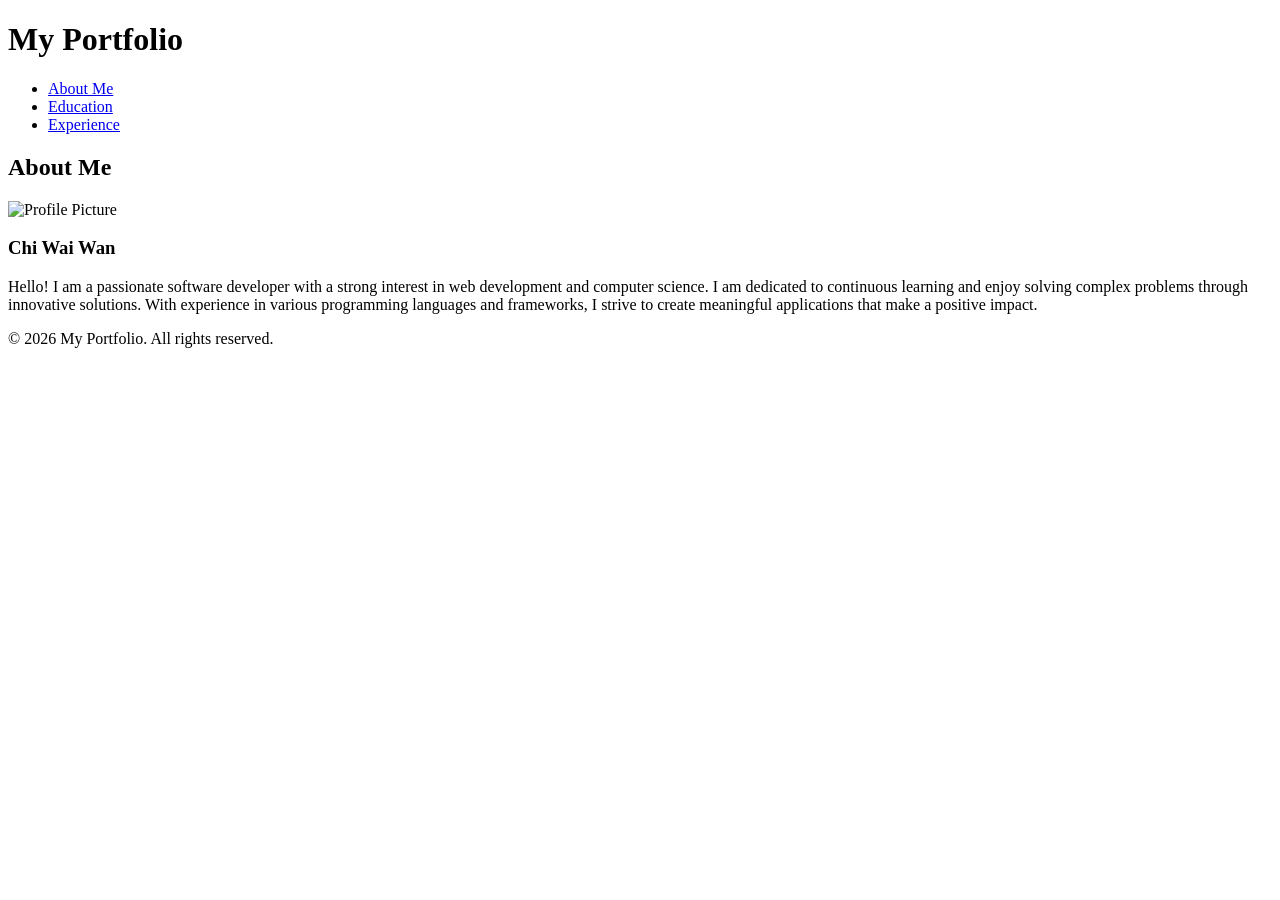
==== website/index.html @ 2815e580 "Rejig files" ====
<!DOCTYPE html>
<html>
    <head>
        <title>Portfolio - About Me</title>
    </head>
    <body>
        <header>
            <h1>My Portfolio</h1>
            <nav>
                <ul>
                    <li><a href="index.html">About Me</a></li>
                    <li><a href="education.html">Education</a></li>
                    <li><a href="experience.html">Experience</a></li>
                </ul>
            </nav>
        </header>

        <main>
            <section>
                <h2>About Me</h2>
                <img src="images/white-monkey-confused.gif" alt="Profile Picture">
                <h3>Chi Wai Wan</h3>
                <p>Hello! I am a passionate software developer with a strong interest in web development and computer science. I am dedicated to continuous learning and enjoy solving complex problems through innovative solutions. With experience in various programming languages and frameworks, I strive to create meaningful applications that make a positive impact.</p>
            </section>
        </main>

        <footer>
            <p>&copy; 2026 My Portfolio. All rights reserved.</p>
        </footer>
    </body>
</html>
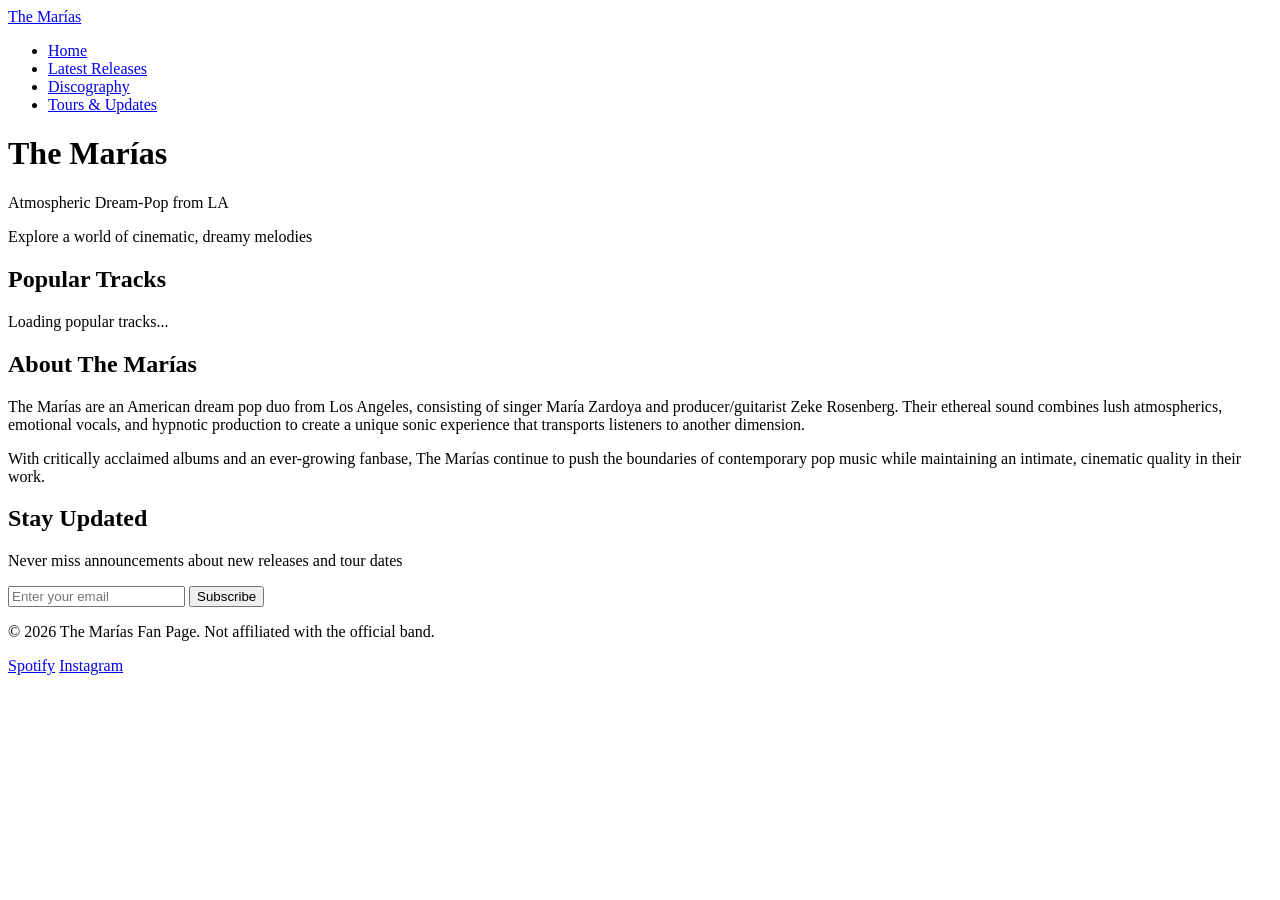
==== commit 66bb8135: "Started chipping away at assignment" ====
--- a/website/index.html
+++ b/website/index.html
@@ -1,31 +1,82 @@
 <!DOCTYPE html>
-<html>
-    <head>
-        <title>Portfolio - About Me</title>
-    </head>
-    <body>
-        <header>
-            <h1>My Portfolio</h1>
-            <nav>
-                <ul>
-                    <li><a href="index.html">About Me</a></li>
-                    <li><a href="education.html">Education</a></li>
-                    <li><a href="experience.html">Experience</a></li>
-                </ul>
-            </nav>
-        </header>
+<html lang="en">
+<head>
+    <meta charset="UTF-8">
+    <meta name="viewport" content="width=device-width, initial-scale=1.0">
+    <title>The Marías - Fan Page</title>
+    <link rel="stylesheet" href="style.css">
+</head>
+<body>
+    <!-- Navigation Bar -->
+    <nav class="navbar">
+        <div class="nav-container">
+            <a href="index.html" class="nav-logo">The Marías</a>
+            <ul class="nav-menu">
+                <li class="nav-item"><a href="index.html" class="nav-link active">Home</a></li>
+                <li class="nav-item"><a href="latest-releases.html" class="nav-link">Latest Releases</a></li>
+                <li class="nav-item"><a href="discography.html" class="nav-link">Discography</a></li>
+                <li class="nav-item"><a href="upcoming-tours.html" class="nav-link">Tours & Updates</a></li>
+            </ul>
+        </div>
+    </nav>
 
-        <main>
-            <section>
-                <h2>About Me</h2>
-                <img src="images/white-monkey-confused.gif" alt="Profile Picture">
-                <h3>Chi Wai Wan</h3>
-                <p>Hello! I am a passionate software developer with a strong interest in web development and computer science. I am dedicated to continuous learning and enjoy solving complex problems through innovative solutions. With experience in various programming languages and frameworks, I strive to create meaningful applications that make a positive impact.</p>
-            </section>
-        </main>
+    <!-- Hero Section -->
+    <header class="hero">
+        <div class="hero-content">
+            <h1>The Marías</h1>
+            <p>Atmospheric Dream-Pop from LA</p>
+            <p class="hero-subtitle">Explore a world of cinematic, dreamy melodies</p>
+        </div>
+    </header>
 
-        <footer>
-            <p>&copy; 2026 My Portfolio. All rights reserved.</p>
-        </footer>
-    </body>
+    <!-- Main Content -->
+    <main>
+        <!-- Popular Songs Section -->
+        <section class="popular-songs">
+            <div class="container">
+                <h2>Popular Tracks</h2>
+                <div id="spotify-tracks" class="tracks-grid">
+                    <!-- Spotify tracks will be loaded here -->
+                    <div class="loading">Loading popular tracks...</div>
+                </div>
+            </div>
+        </section>
+
+        <!-- About Section -->
+        <section class="about">
+            <div class="container">
+                <h2>About The Marías</h2>
+                <p>The Marías are an American dream pop duo from Los Angeles, consisting of singer María Zardoya and producer/guitarist Zeke Rosenberg. Their ethereal sound combines lush atmospherics, emotional vocals, and hypnotic production to create a unique sonic experience that transports listeners to another dimension.</p>
+                <p>With critically acclaimed albums and an ever-growing fanbase, The Marías continue to push the boundaries of contemporary pop music while maintaining an intimate, cinematic quality in their work.</p>
+            </div>
+        </section>
+
+        <!-- Newsletter Section -->
+        <section class="newsletter">
+            <div class="container">
+                <h2>Stay Updated</h2>
+                <p>Never miss announcements about new releases and tour dates</p>
+                <form class="newsletter-form" id="newsletterForm">
+                    <input type="email" placeholder="Enter your email" required>
+                    <button type="submit">Subscribe</button>
+                </form>
+                <div id="formMessage" class="form-message"></div>
+            </div>
+        </section>
+    </main>
+
+    <!-- Footer -->
+    <footer class="footer">
+        <div class="footer-content">
+            <p>&copy; 2026 The Marías Fan Page. Not affiliated with the official band.</p>
+            <div class="social-links">
+                <a href="https://open.spotify.com/artist/2sSGPbdZJkaSE2AbcGOACx" target="_blank">Spotify</a>
+                <a href="https://www.instagram.com/themarias/?hl=en" target="_blank">Instagram</a>
+            </div>
+        </div>
+    </footer>
+
+    <script src="spotify.js"></script>
+    <script src="form-handler.js"></script>
+</body>
 </html>
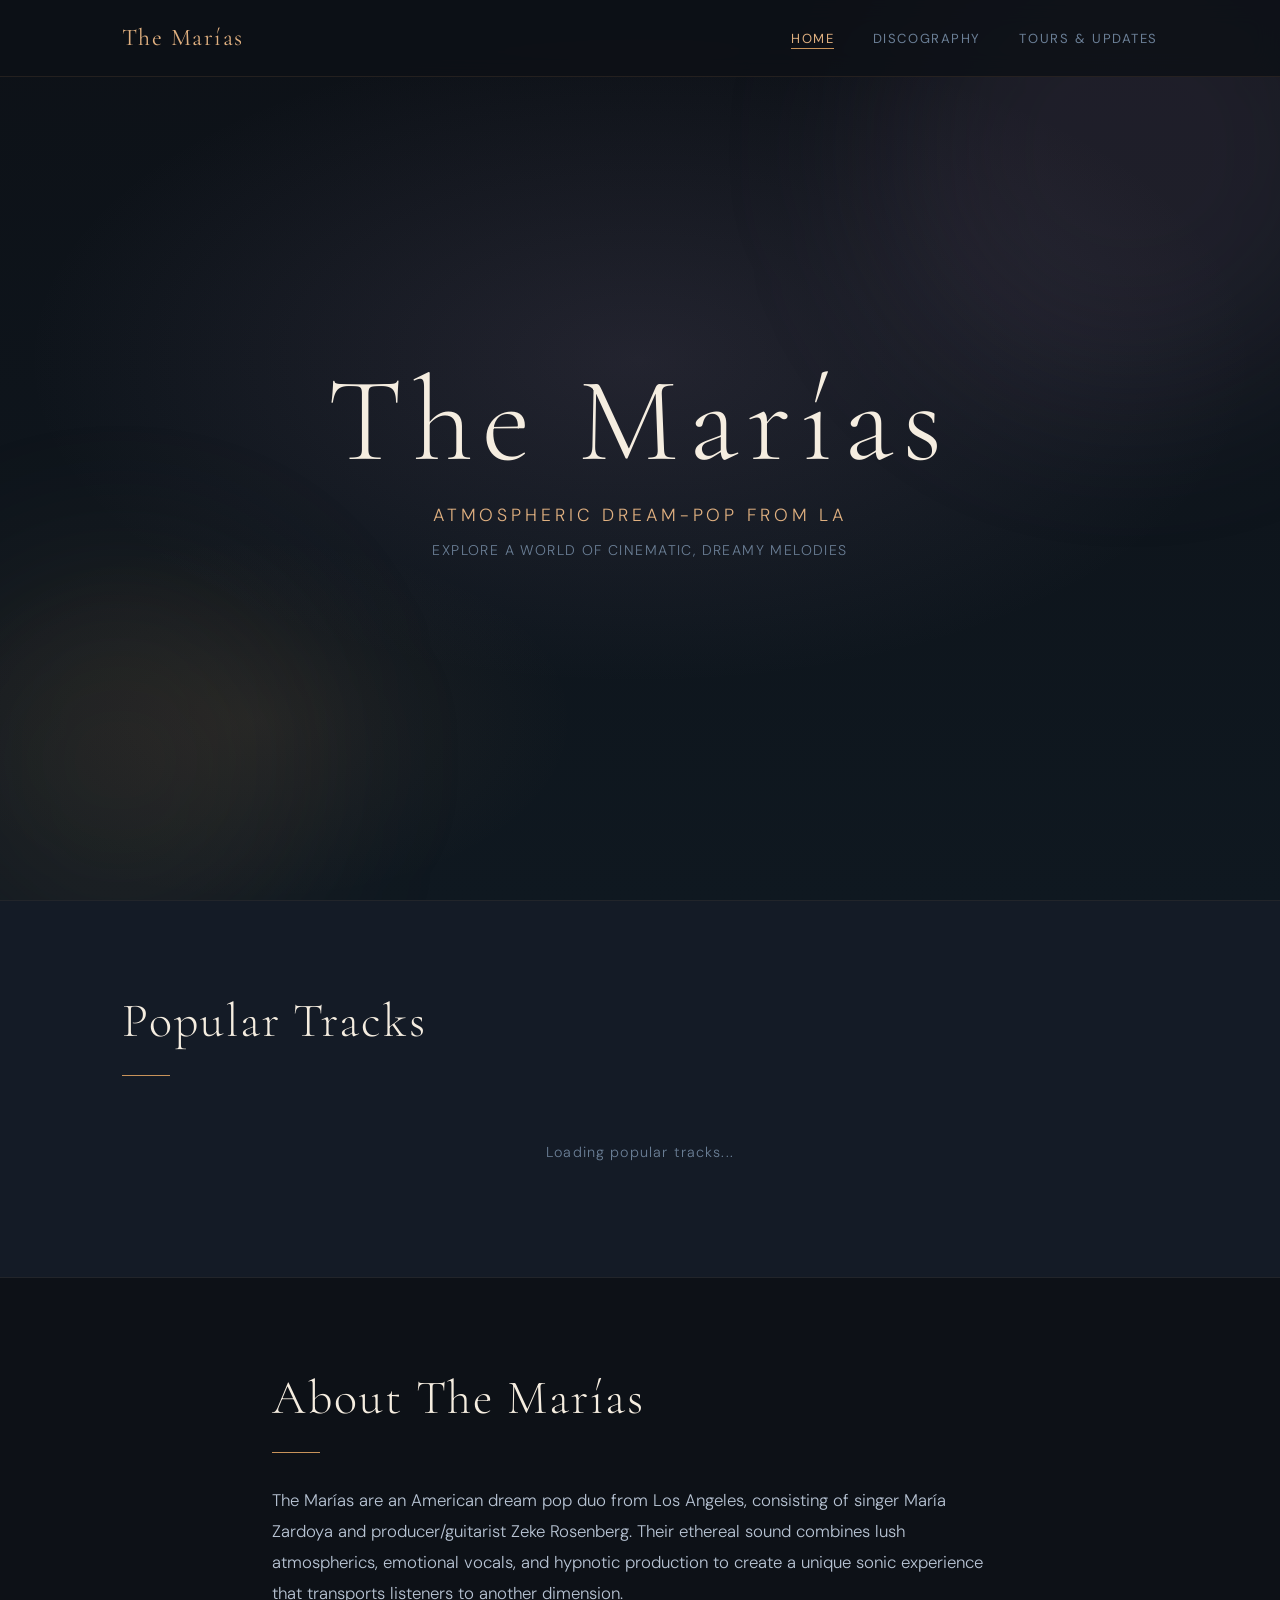
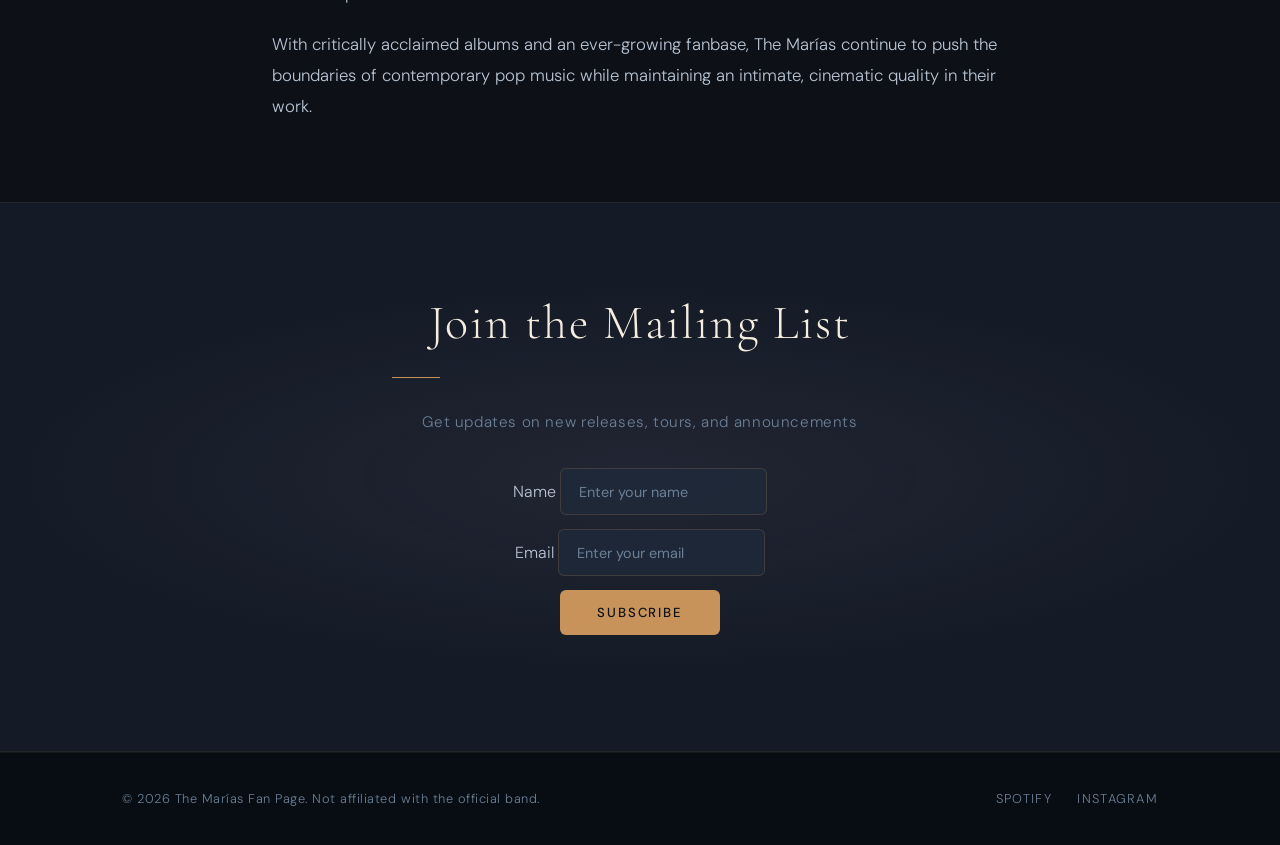
==== commit 73a9a633: "Template of main pages done" ====
--- a/website/index.html
+++ b/website/index.html
@@ -13,7 +13,6 @@
             <a href="index.html" class="nav-logo">The Marías</a>
             <ul class="nav-menu">
                 <li class="nav-item"><a href="index.html" class="nav-link active">Home</a></li>
-                <li class="nav-item"><a href="latest-releases.html" class="nav-link">Latest Releases</a></li>
                 <li class="nav-item"><a href="discography.html" class="nav-link">Discography</a></li>
                 <li class="nav-item"><a href="upcoming-tours.html" class="nav-link">Tours & Updates</a></li>
             </ul>
@@ -52,18 +51,48 @@
         </section>
 
         <!-- Newsletter Section -->
-        <section class="newsletter">
-            <div class="container">
-                <h2>Stay Updated</h2>
-                <p>Never miss announcements about new releases and tour dates</p>
-                <form class="newsletter-form" id="newsletterForm">
-                    <input type="email" placeholder="Enter your email" required>
-                    <button type="submit">Subscribe</button>
-                </form>
-                <div id="formMessage" class="form-message"></div>
+        <section class="newsletter" id="mailing-list">
+    <div class="container">
+
+        <h2>Join the Mailing List</h2>
+        <p>Get updates on new releases, tours, and announcements</p>
+
+        <form class="newsletter-form" id="newsletterForm">
+
+            <!-- NAME FIELD (required for coursework) -->
+            <div class="form-group">
+                <label for="name">Name</label>
+                <input 
+                    type="text" 
+                    id="name" 
+                    name="name" 
+                    placeholder="Enter your name" 
+                    required
+                >
             </div>
-        </section>
-    </main>
+
+            <!-- EMAIL FIELD -->
+            <div class="form-group">
+                <label for="email">Email</label>
+                <input 
+                    type="email" 
+                    id="email" 
+                    name="email" 
+                    placeholder="Enter your email" 
+                    required
+                >
+            </div>
+
+            <!-- SUBMIT BUTTON -->
+            <button type="submit" id="submitBtn">Subscribe</button>
+
+        </form>
+
+        <!-- MESSAGE AREA (for JS feedback) -->
+        <div id="formMessage" class="form-message"></div>
+
+    </div>
+</section>
 
     <!-- Footer -->
     <footer class="footer">
--- a/website/style.css
+++ b/website/style.css
@@ -0,0 +1,687 @@
+/* =========================================================
+   The Marías Fan Page — style.css
+   Aesthetic: Cinematic dream-pop · Deep navy · Warm amber
+   ========================================================= */
+
+@import url('https://fonts.googleapis.com/css2?family=Cormorant+Garamond:ital,wght@0,300;0,400;0,600;1,300;1,400&family=DM+Sans:wght@300;400;500&display=swap');
+
+/* ---------------------------------------------------------
+   CSS Variables
+--------------------------------------------------------- */
+:root {
+    --navy:        #0d1117;
+    --navy-mid:    #141b26;
+    --navy-light:  #1e2a3a;
+    --amber:       #c8935a;
+    --amber-light: #e0b080;
+    --cream:       #f5ede0;
+    --cream-dim:   #d9c9b5;
+    --mauve:       #9b7fa6;
+    --mauve-light: #c3a8cc;
+    --text-body:   #b8c4d4;
+    --text-muted:  #6b7f96;
+
+    --font-display: 'Cormorant Garamond', Georgia, serif;
+    --font-body:    'DM Sans', sans-serif;
+
+    --transition: 0.3s ease;
+    --radius:     6px;
+    --max-width:  1100px;
+}
+
+/* ---------------------------------------------------------
+   Reset & Base
+--------------------------------------------------------- */
+*, *::before, *::after {
+    box-sizing: border-box;
+    margin: 0;
+    padding: 0;
+}
+
+html {
+    scroll-behavior: smooth;
+}
+
+body {
+    background-color: var(--navy);
+    color: var(--text-body);
+    font-family: var(--font-body);
+    font-weight: 300;
+    font-size: 1rem;
+    line-height: 1.7;
+    background-image: url("data:image/svg+xml,%3Csvg xmlns='http://www.w3.org/2000/svg' width='300' height='300'%3E%3Cfilter id='n'%3E%3CfeTurbulence type='fractalNoise' baseFrequency='0.75' numOctaves='4' stitchTiles='stitch'/%3E%3CfeColorMatrix type='saturate' values='0'/%3E%3C/filter%3E%3Crect width='300' height='300' filter='url(%23n)' opacity='0.04'/%3E%3C/svg%3E");
+}
+
+img {
+    max-width: 100%;
+    display: block;
+}
+
+a {
+    color: inherit;
+    text-decoration: none;
+}
+
+ul {
+    list-style: none;
+}
+
+/* ---------------------------------------------------------
+   Utility
+--------------------------------------------------------- */
+.container {
+    max-width: var(--max-width);
+    margin: 0 auto;
+    padding: 0 2rem;
+}
+
+/* ---------------------------------------------------------
+   Navigation
+--------------------------------------------------------- */
+nav.navbar {
+    position: fixed;
+    top: 0;
+    left: 0;
+    right: 0;
+    z-index: 100;
+    background: rgba(13, 17, 23, 0.85);
+    backdrop-filter: blur(12px);
+    -webkit-backdrop-filter: blur(12px);
+    border-bottom: 1px solid rgba(200, 147, 90, 0.12);
+    padding: 1.1rem 0;
+    transition: background var(--transition);
+}
+
+.nav-container {
+    max-width: var(--max-width);
+    margin: 0 auto;
+    padding: 0 2rem;
+    display: flex;
+    align-items: center;
+    justify-content: space-between;
+}
+
+.nav-logo {
+    font-family: var(--font-display);
+    font-size: 1.5rem;
+    font-weight: 400;
+    letter-spacing: 0.06em;
+    color: var(--amber-light);
+    transition: color var(--transition);
+}
+
+.nav-logo:hover {
+    color: var(--cream);
+}
+
+.nav-menu {
+    display: flex;
+    gap: 2.4rem;
+    align-items: center;
+}
+
+.nav-item {
+    list-style: none;
+}
+
+.nav-link {
+    font-size: 0.82rem;
+    font-weight: 400;
+    letter-spacing: 0.12em;
+    text-transform: uppercase;
+    color: var(--text-muted);
+    transition: color var(--transition);
+    position: relative;
+    padding-bottom: 2px;
+}
+
+.nav-link::after {
+    content: '';
+    position: absolute;
+    bottom: 0;
+    left: 0;
+    width: 0;
+    height: 1px;
+    background: var(--amber);
+    transition: width var(--transition);
+}
+
+.nav-link:hover,
+.nav-link.active {
+    color: var(--amber-light);
+}
+
+.nav-link:hover::after,
+.nav-link.active::after {
+    width: 100%;
+}
+
+/* ---------------------------------------------------------
+   Hero Header
+--------------------------------------------------------- */
+header.hero {
+    position: relative;
+    min-height: 100vh;
+    display: flex;
+    align-items: center;
+    justify-content: center;
+    text-align: center;
+    overflow: hidden;
+    padding: 6rem 2rem 4rem;
+    background:
+        radial-gradient(ellipse 80% 60% at 50% 40%, rgba(155, 127, 166, 0.15) 0%, transparent 60%),
+        radial-gradient(ellipse 50% 40% at 20% 80%, rgba(200, 147, 90, 0.08) 0%, transparent 50%),
+        linear-gradient(180deg, var(--navy) 0%, #0f1820 100%);
+}
+
+header.hero::before,
+header.hero::after {
+    content: '';
+    position: absolute;
+    border-radius: 50%;
+    filter: blur(80px);
+    pointer-events: none;
+    animation: float 8s ease-in-out infinite alternate;
+}
+
+header.hero::before {
+    width: 500px;
+    height: 500px;
+    background: rgba(155, 127, 166, 0.12);
+    top: -100px;
+    right: -100px;
+}
+
+header.hero::after {
+    width: 400px;
+    height: 400px;
+    background: rgba(200, 147, 90, 0.08);
+    bottom: -60px;
+    left: -80px;
+    animation-delay: -4s;
+}
+
+@keyframes float {
+    0%   { transform: translate(0, 0) scale(1); }
+    100% { transform: translate(30px, -40px) scale(1.05); }
+}
+
+.hero-content {
+    position: relative;
+    z-index: 1;
+    animation: fadeUp 1.2s ease both;
+}
+
+.hero-content h1 {
+    font-family: var(--font-display);
+    font-size: clamp(3.5rem, 10vw, 7.5rem);
+    font-weight: 300;
+    letter-spacing: 0.08em;
+    color: var(--cream);
+    line-height: 1;
+    margin-bottom: 1.2rem;
+}
+
+.hero-content p {
+    font-size: clamp(0.9rem, 2vw, 1.1rem);
+    font-weight: 300;
+    letter-spacing: 0.22em;
+    text-transform: uppercase;
+    color: var(--amber-light);
+    margin-bottom: 0.5rem;
+}
+
+.hero-subtitle {
+    color: var(--text-muted) !important;
+    font-size: 0.88rem !important;
+    letter-spacing: 0.1em !important;
+}
+
+@keyframes fadeUp {
+    from { opacity: 0; transform: translateY(30px); }
+    to   { opacity: 1; transform: translateY(0); }
+}
+
+/* ---------------------------------------------------------
+   Sections — shared
+--------------------------------------------------------- */
+section {
+    padding: 5rem 0;
+}
+
+section h2 {
+    font-family: var(--font-display);
+    font-size: clamp(2rem, 5vw, 3rem);
+    font-weight: 300;
+    color: var(--cream);
+    letter-spacing: 0.04em;
+    margin-bottom: 0.5rem;
+}
+
+section h2::after {
+    content: '';
+    display: block;
+    width: 48px;
+    height: 1px;
+    background: var(--amber);
+    margin-top: 0.8rem;
+    margin-bottom: 2rem;
+}
+
+/* ---------------------------------------------------------
+   Popular Tracks
+--------------------------------------------------------- */
+.popular-songs {
+    background: var(--navy-mid);
+    border-top: 1px solid rgba(200, 147, 90, 0.08);
+    border-bottom: 1px solid rgba(200, 147, 90, 0.08);
+}
+
+.tracks-grid {
+    display: grid;
+    grid-template-columns: repeat(auto-fill, minmax(260px, 1fr));
+    gap: 1.4rem;
+}
+
+.track-card {
+    background: var(--navy-light);
+    border: 1px solid rgba(200, 147, 90, 0.1);
+    border-radius: var(--radius);
+    padding: 1.2rem;
+    display: flex;
+    align-items: center;
+    gap: 1rem;
+    transition: border-color var(--transition), transform var(--transition), box-shadow var(--transition);
+    cursor: pointer;
+}
+
+.track-card:hover {
+    border-color: rgba(200, 147, 90, 0.4);
+    transform: translateY(-2px);
+    box-shadow: 0 8px 30px rgba(0, 0, 0, 0.4);
+}
+
+.track-card img {
+    width: 56px;
+    height: 56px;
+    border-radius: 4px;
+    object-fit: cover;
+    flex-shrink: 0;
+}
+
+.track-info {
+    overflow: hidden;
+}
+
+.track-name {
+    font-weight: 500;
+    color: var(--cream);
+    font-size: 0.95rem;
+    white-space: nowrap;
+    overflow: hidden;
+    text-overflow: ellipsis;
+}
+
+.track-album {
+    font-size: 0.82rem;
+    color: var(--text-muted);
+    margin-top: 2px;
+    white-space: nowrap;
+    overflow: hidden;
+    text-overflow: ellipsis;
+}
+
+.loading {
+    color: var(--text-muted);
+    font-size: 0.9rem;
+    letter-spacing: 0.08em;
+    grid-column: 1 / -1;
+    text-align: center;
+    padding: 2rem 0;
+    animation: pulse 2s ease-in-out infinite;
+}
+
+@keyframes pulse {
+    0%, 100% { opacity: 0.5; }
+    50%       { opacity: 1; }
+}
+
+/* ---------------------------------------------------------
+   About section
+--------------------------------------------------------- */
+.about {
+    background: var(--navy);
+}
+
+.about .container {
+    max-width: 800px;
+}
+
+.about p {
+    font-size: 1.05rem;
+    line-height: 1.85;
+    color: var(--text-body);
+    margin-bottom: 1.2rem;
+}
+
+.about p:last-child {
+    margin-bottom: 0;
+}
+
+/* ---------------------------------------------------------
+   Newsletter / Mailing List
+--------------------------------------------------------- */
+.newsletter {
+    background:
+        radial-gradient(ellipse 70% 50% at 50% 50%, rgba(155, 127, 166, 0.1) 0%, transparent 70%),
+        var(--navy-mid);
+    border-top: 1px solid rgba(200, 147, 90, 0.08);
+    border-bottom: 1px solid rgba(200, 147, 90, 0.08);
+    text-align: center;
+}
+
+.newsletter .container {
+    max-width: 560px;
+}
+
+.newsletter > .container > p {
+    color: var(--text-muted);
+    font-size: 0.95rem;
+    letter-spacing: 0.04em;
+    margin-bottom: 2rem;
+}
+
+.newsletter-form {
+    display: flex;
+    flex-direction: column;
+    gap: 0.85rem;
+    align-items: stretch;
+}
+
+.newsletter-form .form-row {
+    display: flex;
+    gap: 0.75rem;
+    flex-wrap: wrap;
+}
+
+.newsletter-form input[type="text"],
+.newsletter-form input[type="email"] {
+    flex: 1;
+    min-width: 180px;
+    background: rgba(30, 42, 58, 0.8);
+    border: 1px solid rgba(200, 147, 90, 0.2);
+    border-radius: var(--radius);
+    color: var(--cream);
+    font-family: var(--font-body);
+    font-size: 0.9rem;
+    padding: 0.85rem 1.1rem;
+    outline: none;
+    transition: border-color var(--transition), box-shadow var(--transition);
+}
+
+.newsletter-form input[type="text"]::placeholder,
+.newsletter-form input[type="email"]::placeholder {
+    color: var(--text-muted);
+}
+
+.newsletter-form input[type="text"]:focus,
+.newsletter-form input[type="email"]:focus {
+    border-color: var(--amber);
+    box-shadow: 0 0 0 3px rgba(200, 147, 90, 0.12);
+}
+
+.newsletter-form input.input-error {
+    border-color: #e07070;
+    box-shadow: 0 0 0 3px rgba(224, 112, 112, 0.12);
+}
+
+.newsletter-form button[type="submit"] {
+    background: var(--amber);
+    color: var(--navy);
+    font-family: var(--font-body);
+    font-size: 0.82rem;
+    font-weight: 500;
+    letter-spacing: 0.14em;
+    text-transform: uppercase;
+    border: none;
+    border-radius: var(--radius);
+    padding: 0.9rem 2rem;
+    cursor: pointer;
+    transition: background var(--transition), transform var(--transition), box-shadow var(--transition);
+    align-self: center;
+    min-width: 160px;
+}
+
+.newsletter-form button[type="submit"]:hover {
+    background: var(--amber-light);
+    transform: translateY(-1px);
+    box-shadow: 0 6px 20px rgba(200, 147, 90, 0.35);
+}
+
+.newsletter-form button[type="submit"]:active {
+    transform: translateY(0);
+}
+
+.newsletter-form button[type="submit"]:disabled {
+    opacity: 0.5;
+    cursor: not-allowed;
+    transform: none;
+}
+
+/* Feedback message */
+#formMessage.form-message {
+    min-height: 1.4rem;
+    margin-top: 0.8rem;
+    font-size: 0.88rem;
+    letter-spacing: 0.04em;
+    opacity: 0;
+    transition: opacity 0.3s ease;
+}
+
+#formMessage.form-message.visible {
+    opacity: 1;
+}
+
+#formMessage.form-message.success {
+    color: #7ec8a0;
+}
+
+#formMessage.form-message.error {
+    color: #e07070;
+}
+
+/* ---------------------------------------------------------
+   Footer
+--------------------------------------------------------- */
+footer.footer {
+    background: #080d13;
+    border-top: 1px solid rgba(200, 147, 90, 0.08);
+    padding: 2.2rem 0;
+}
+
+.footer-content {
+    max-width: var(--max-width);
+    margin: 0 auto;
+    padding: 0 2rem;
+    display: flex;
+    align-items: center;
+    justify-content: space-between;
+    flex-wrap: wrap;
+    gap: 1rem;
+}
+
+.footer-content p {
+    font-size: 0.8rem;
+    color: var(--text-muted);
+    letter-spacing: 0.04em;
+}
+
+.social-links {
+    display: flex;
+    gap: 1.6rem;
+}
+
+.social-links a {
+    font-size: 0.8rem;
+    letter-spacing: 0.1em;
+    text-transform: uppercase;
+    color: var(--text-muted);
+    transition: color var(--transition);
+}
+
+.social-links a:hover {
+    color: var(--amber-light);
+}
+
+/* ---------------------------------------------------------
+   Discography page — album grid
+--------------------------------------------------------- */
+.discography-grid {
+    display: grid;
+    grid-template-columns: repeat(auto-fill, minmax(220px, 1fr));
+    gap: 2rem;
+}
+
+.album-card {
+    background: var(--navy-light);
+    border: 1px solid rgba(200, 147, 90, 0.08);
+    border-radius: var(--radius);
+    overflow: hidden;
+    transition: transform var(--transition), border-color var(--transition), box-shadow var(--transition);
+}
+
+.album-card:hover {
+    transform: translateY(-4px);
+    border-color: rgba(200, 147, 90, 0.35);
+    box-shadow: 0 12px 40px rgba(0, 0, 0, 0.5);
+}
+
+.album-card img {
+    width: 100%;
+    aspect-ratio: 1;
+    object-fit: cover;
+}
+
+.album-info {
+    padding: 1.1rem 1.2rem;
+}
+
+.album-title {
+    font-family: var(--font-display);
+    font-size: 1.15rem;
+    color: var(--cream);
+    font-weight: 400;
+    margin-bottom: 0.2rem;
+}
+
+.album-year {
+    font-size: 0.8rem;
+    color: var(--text-muted);
+    letter-spacing: 0.06em;
+    margin-bottom: 0.8rem;
+}
+
+.album-tracklist {
+    list-style: none;
+    padding: 0;
+    margin-bottom: 1rem;
+}
+
+.album-tracklist li {
+    font-size: 0.82rem;
+    color: var(--text-body);
+    padding: 0.3rem 0;
+    border-bottom: 1px solid rgba(255, 255, 255, 0.04);
+    display: flex;
+    gap: 0.6rem;
+}
+
+.album-tracklist li .track-num {
+    color: var(--text-muted);
+    min-width: 1.2rem;
+    font-variant-numeric: tabular-nums;
+}
+
+.spotify-btn {
+    display: inline-flex;
+    align-items: center;
+    gap: 0.5rem;
+    font-size: 0.78rem;
+    letter-spacing: 0.1em;
+    text-transform: uppercase;
+    color: var(--amber);
+    border: 1px solid rgba(200, 147, 90, 0.3);
+    border-radius: 40px;
+    padding: 0.4rem 1rem;
+    transition: background var(--transition), color var(--transition);
+}
+
+.spotify-btn:hover {
+    background: var(--amber);
+    color: var(--navy);
+}
+
+/* ---------------------------------------------------------
+   Scroll reveal
+--------------------------------------------------------- */
+.reveal {
+    opacity: 0;
+    transform: translateY(24px);
+    transition: opacity 0.7s ease, transform 0.7s ease;
+}
+
+.reveal.revealed {
+    opacity: 1;
+    transform: translateY(0);
+}
+
+/* ---------------------------------------------------------
+   Responsive Design
+--------------------------------------------------------- */
+@media (max-width: 768px) {
+    .nav-menu {
+        gap: 1.2rem;
+    }
+
+    .nav-link {
+        font-size: 0.75rem;
+        letter-spacing: 0.07em;
+    }
+
+    .tracks-grid {
+        grid-template-columns: 1fr;
+    }
+
+    .newsletter-form .form-row {
+        flex-direction: column;
+    }
+
+    .newsletter-form input[type="text"],
+    .newsletter-form input[type="email"] {
+        min-width: 100%;
+    }
+
+    .footer-content {
+        flex-direction: column;
+        text-align: center;
+    }
+
+    .discography-grid {
+        grid-template-columns: repeat(auto-fill, minmax(160px, 1fr));
+        gap: 1.2rem;
+    }
+}
+
+@media (max-width: 480px) {
+    section {
+        padding: 3rem 0;
+    }
+
+    .nav-menu {
+        gap: 0.9rem;
+    }
+
+    .newsletter-form button[type="submit"] {
+        width: 100%;
+    }
+}
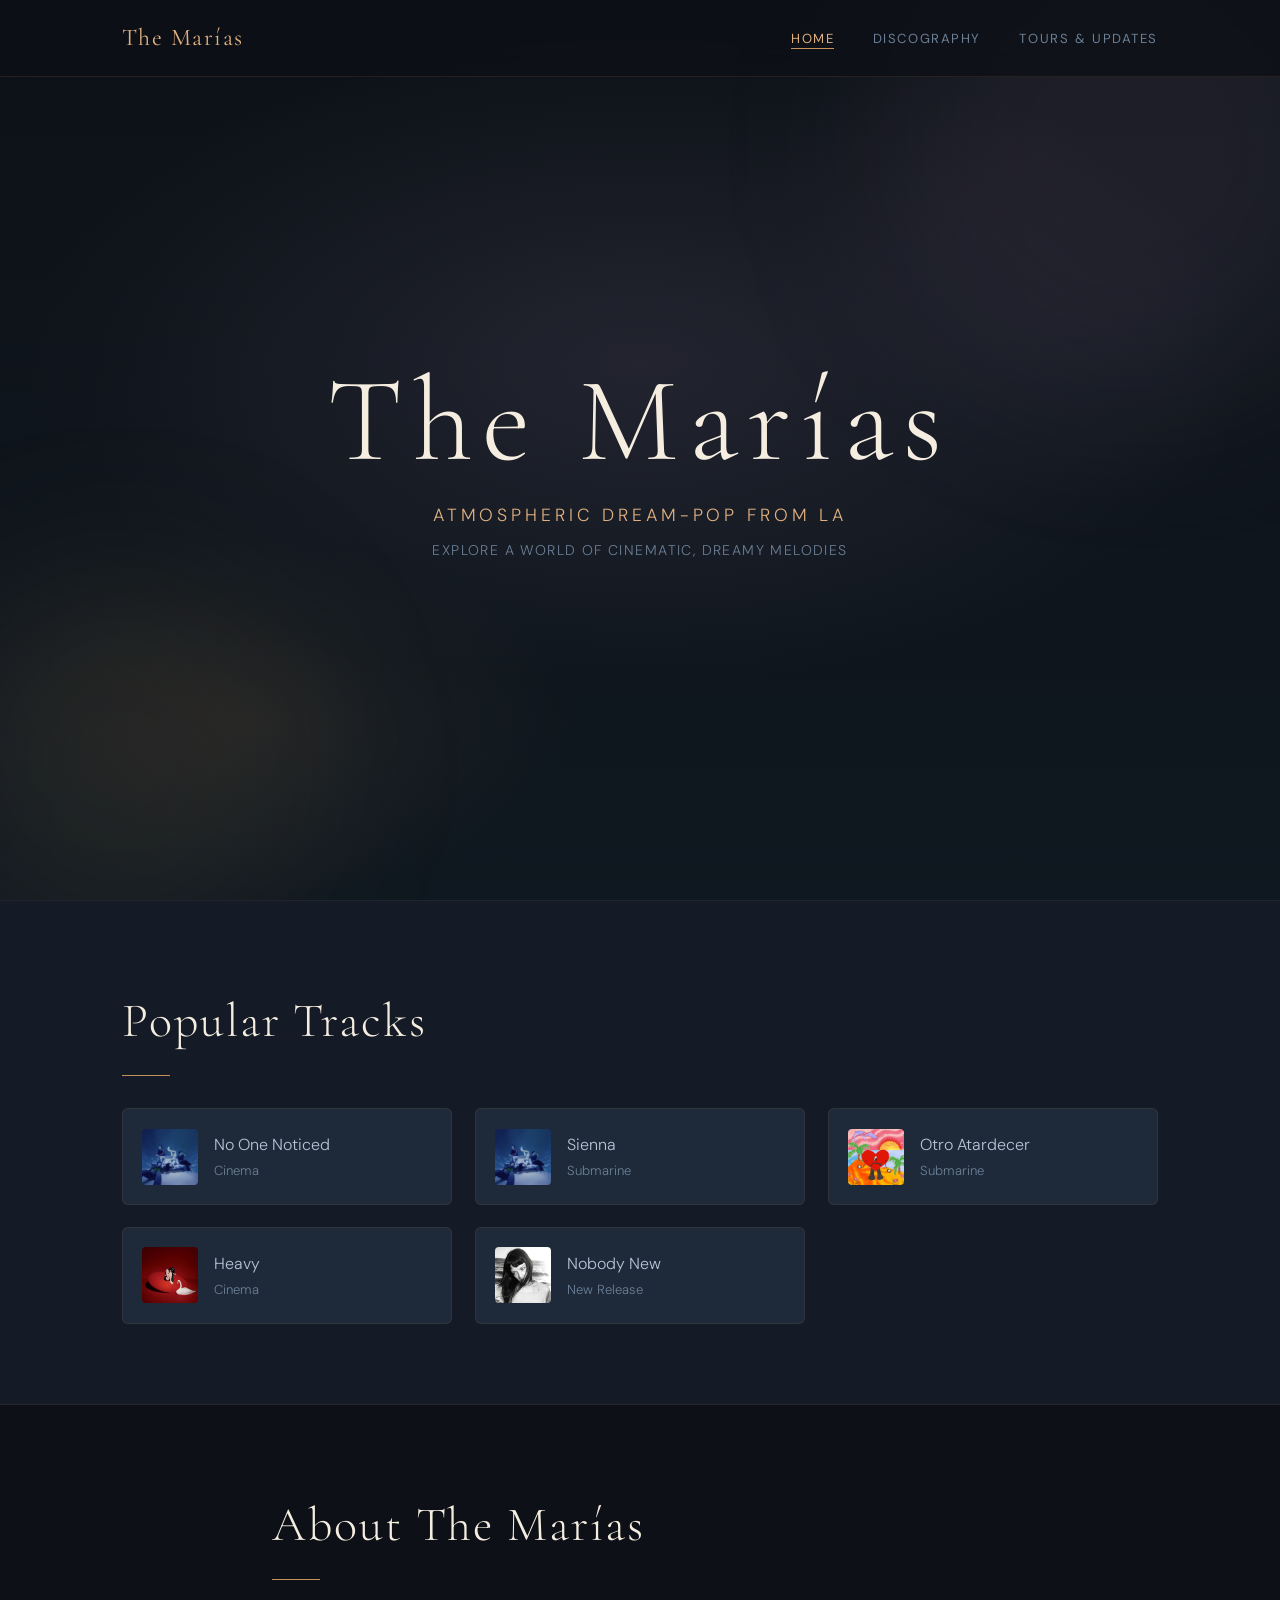
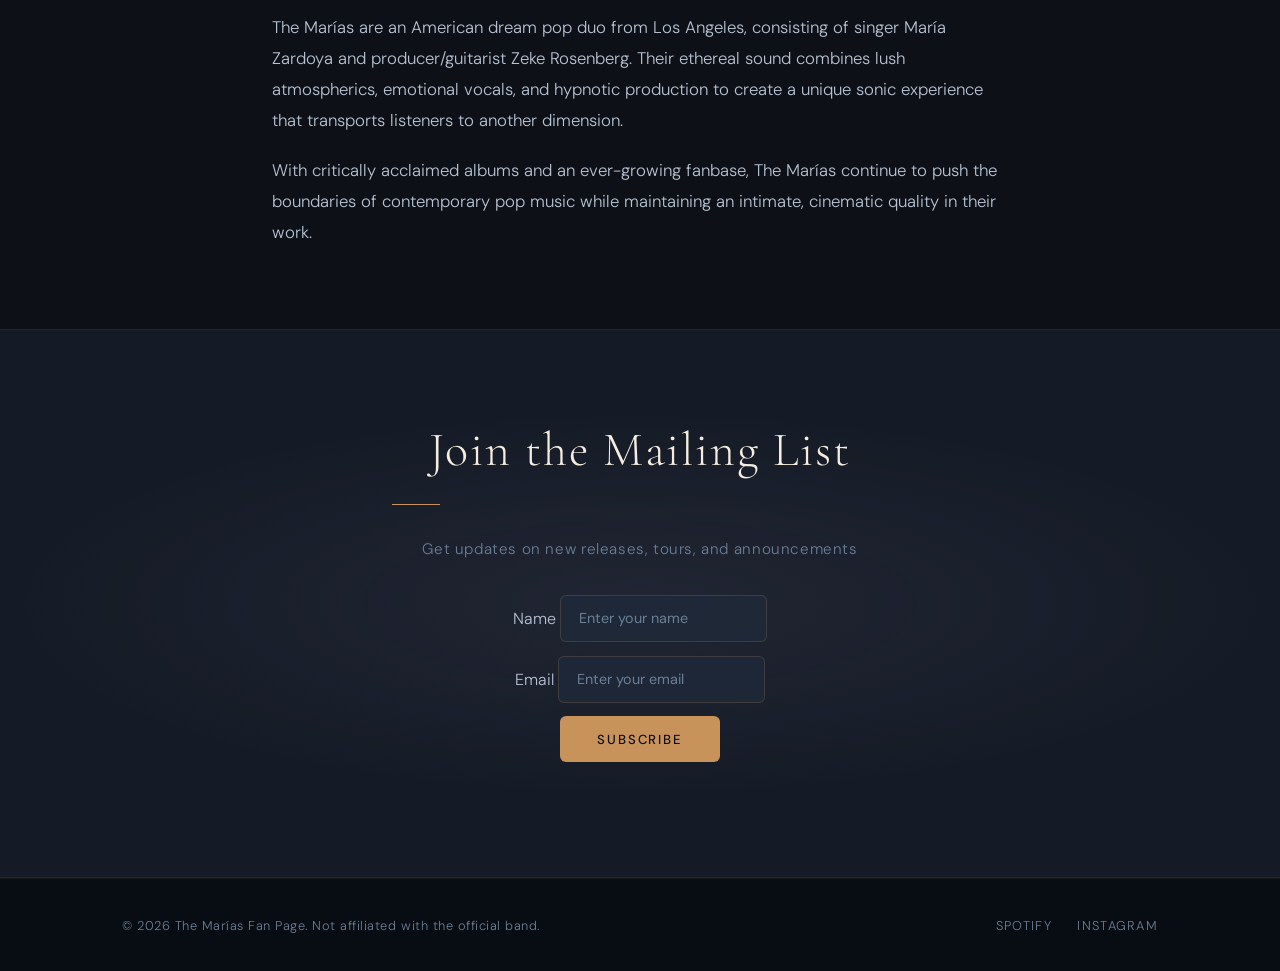
==== commit be831286: "latest" ====
--- a/website/index.html
+++ b/website/index.html
@@ -7,7 +7,7 @@
     <link rel="stylesheet" href="style.css">
 </head>
 <body>
-    <!-- Navigation Bar -->
+    
     <nav class="navbar">
         <div class="nav-container">
             <a href="index.html" class="nav-logo">The Marías</a>
@@ -19,7 +19,7 @@
         </div>
     </nav>
 
-    <!-- Hero Section -->
+    
     <header class="hero">
         <div class="hero-content">
             <h1>The Marías</h1>
@@ -28,20 +28,60 @@
         </div>
     </header>
 
-    <!-- Main Content -->
+    
     <main>
-        <!-- Popular Songs Section -->
+        
         <section class="popular-songs">
             <div class="container">
                 <h2>Popular Tracks</h2>
-                <div id="spotify-tracks" class="tracks-grid">
-                    <!-- Spotify tracks will be loaded here -->
-                    <div class="loading">Loading popular tracks...</div>
+                <div class="tracks-container">
+                    <div id="spotify-tracks" class="tracks-grid">                       
+                        
+                        <div class="track-card">
+                            <img src="website_images/submarine.jpg" alt="Submarine Cover" class="track-art">
+                            <div class="track-info">
+                                <div class="track-title">No One Noticed</div>
+                                <div class="track-album">Cinema</div>
+                            </div>
+                        </div>
+                        
+                        <div class="track-card">
+                            <img src="website_images/submarine.jpg" alt="Submarine Cover" class="track-art">
+                            <div class="track-info">
+                                <div class="track-title">Sienna</div>
+                                <div class="track-album">Submarine</div>
+                            </div>
+                        </div>
+                        
+                        <div class="track-card">
+                            <img src="website_images/Otro.jpeg" alt="Otro Atardecer Cover" class="track-art">
+                            <div class="track-info">
+                                <div class="track-title">Otro Atardecer</div>
+                                <div class="track-album">Submarine</div>
+                            </div>
+                        </div>
+                        
+                        <div class="track-card">
+                            <img src="website_images/cinema.jpg" alt="Cinema Cover" class="track-art">
+                            <div class="track-info">
+                                <div class="track-title">Heavy</div>
+                                <div class="track-album">Cinema</div>
+                            </div>
+                        </div>
+                        
+                        <div class="track-card">
+                            <img src="website_images/nobody_new.jpg" alt="Nobody New Cover" class="track-art">
+                            <div class="track-info">
+                                <div class="track-title">Nobody New</div>
+                                <div class="track-album">New Release</div>
+                            </div>
+                        </div>
+                    </div>
                 </div>
             </div>
         </section>
 
-        <!-- About Section -->
+        
         <section class="about">
             <div class="container">
                 <h2>About The Marías</h2>
@@ -50,7 +90,7 @@
             </div>
         </section>
 
-        <!-- Newsletter Section -->
+        
         <section class="newsletter" id="mailing-list">
     <div class="container">
 
@@ -59,7 +99,7 @@
 
         <form class="newsletter-form" id="newsletterForm">
 
-            <!-- NAME FIELD (required for coursework) -->
+            
             <div class="form-group">
                 <label for="name">Name</label>
                 <input 
@@ -71,7 +111,7 @@
                 >
             </div>
 
-            <!-- EMAIL FIELD -->
+            
             <div class="form-group">
                 <label for="email">Email</label>
                 <input 
@@ -83,18 +123,18 @@
                 >
             </div>
 
-            <!-- SUBMIT BUTTON -->
+            
             <button type="submit" id="submitBtn">Subscribe</button>
 
         </form>
 
-        <!-- MESSAGE AREA (for JS feedback) -->
+        
         <div id="formMessage" class="form-message"></div>
 
     </div>
 </section>
 
-    <!-- Footer -->
+    
     <footer class="footer">
         <div class="footer-content">
             <p>&copy; 2026 The Marías Fan Page. Not affiliated with the official band.</p>
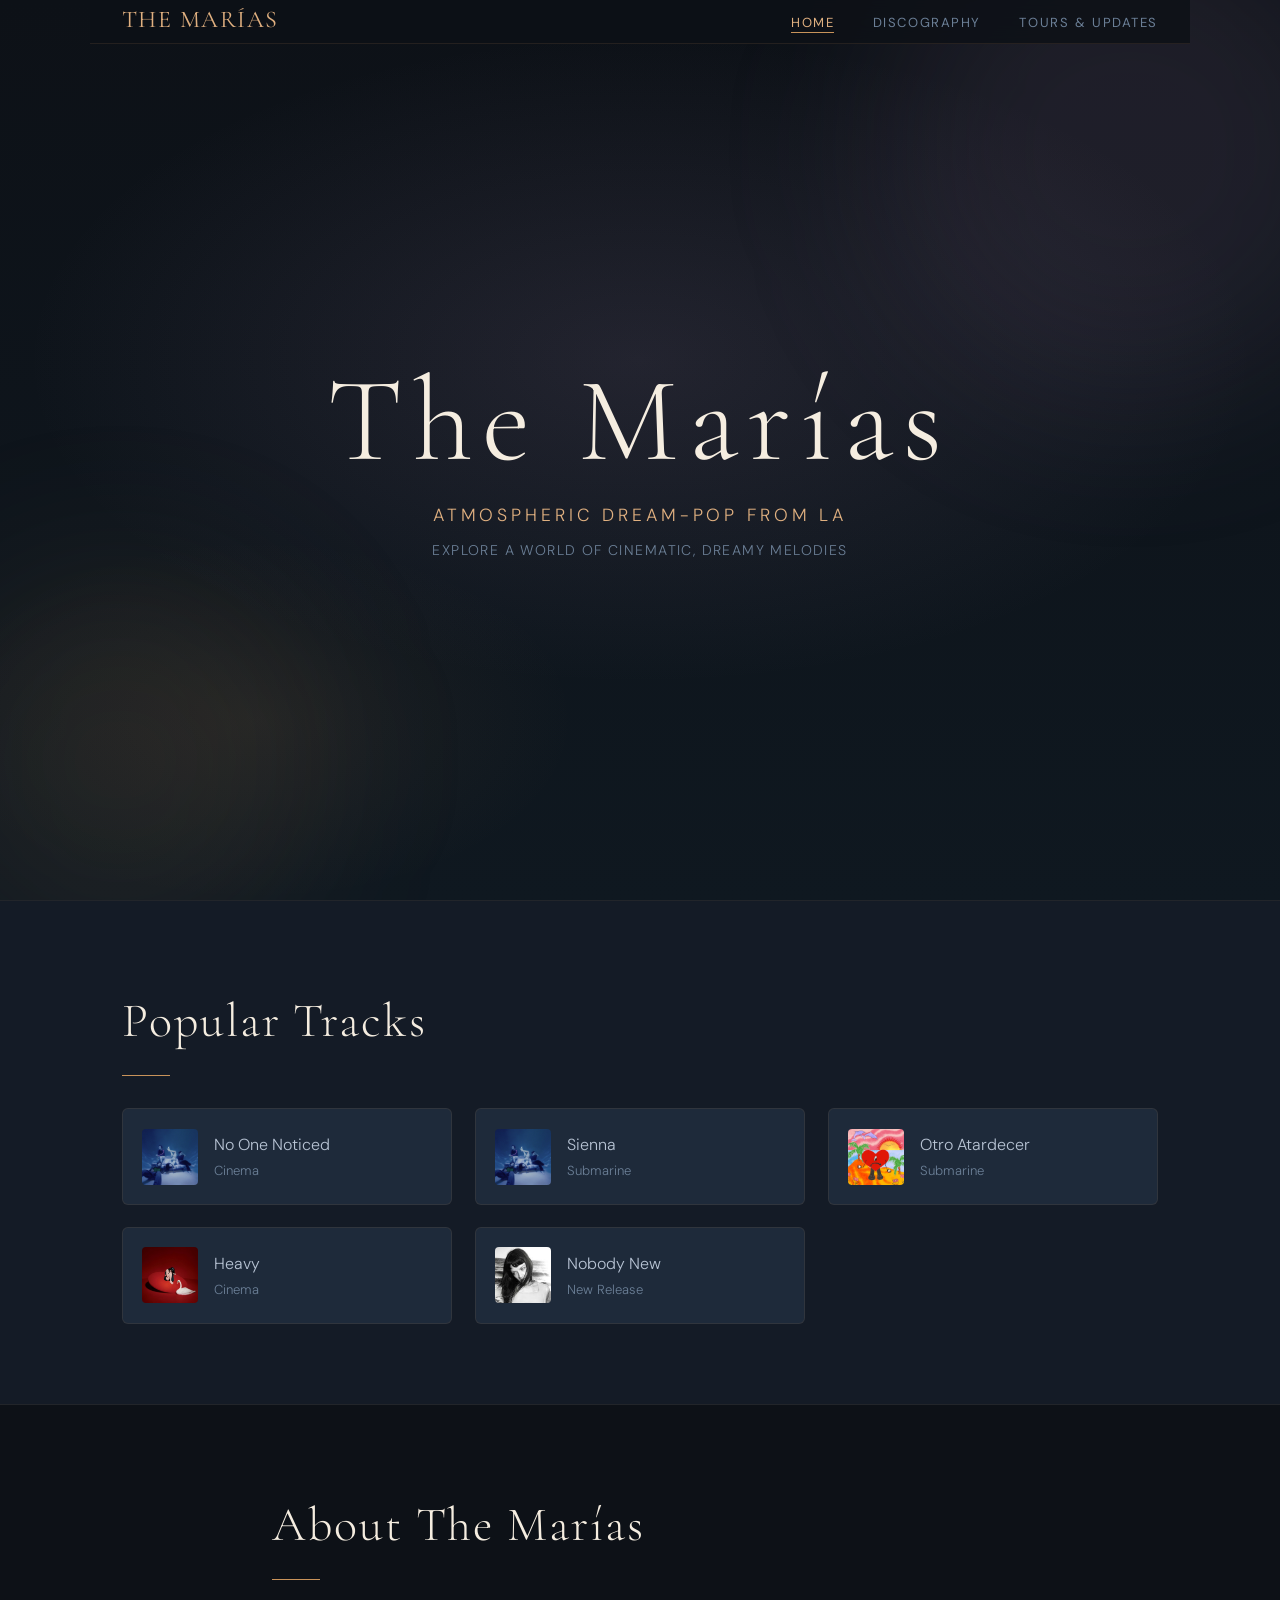
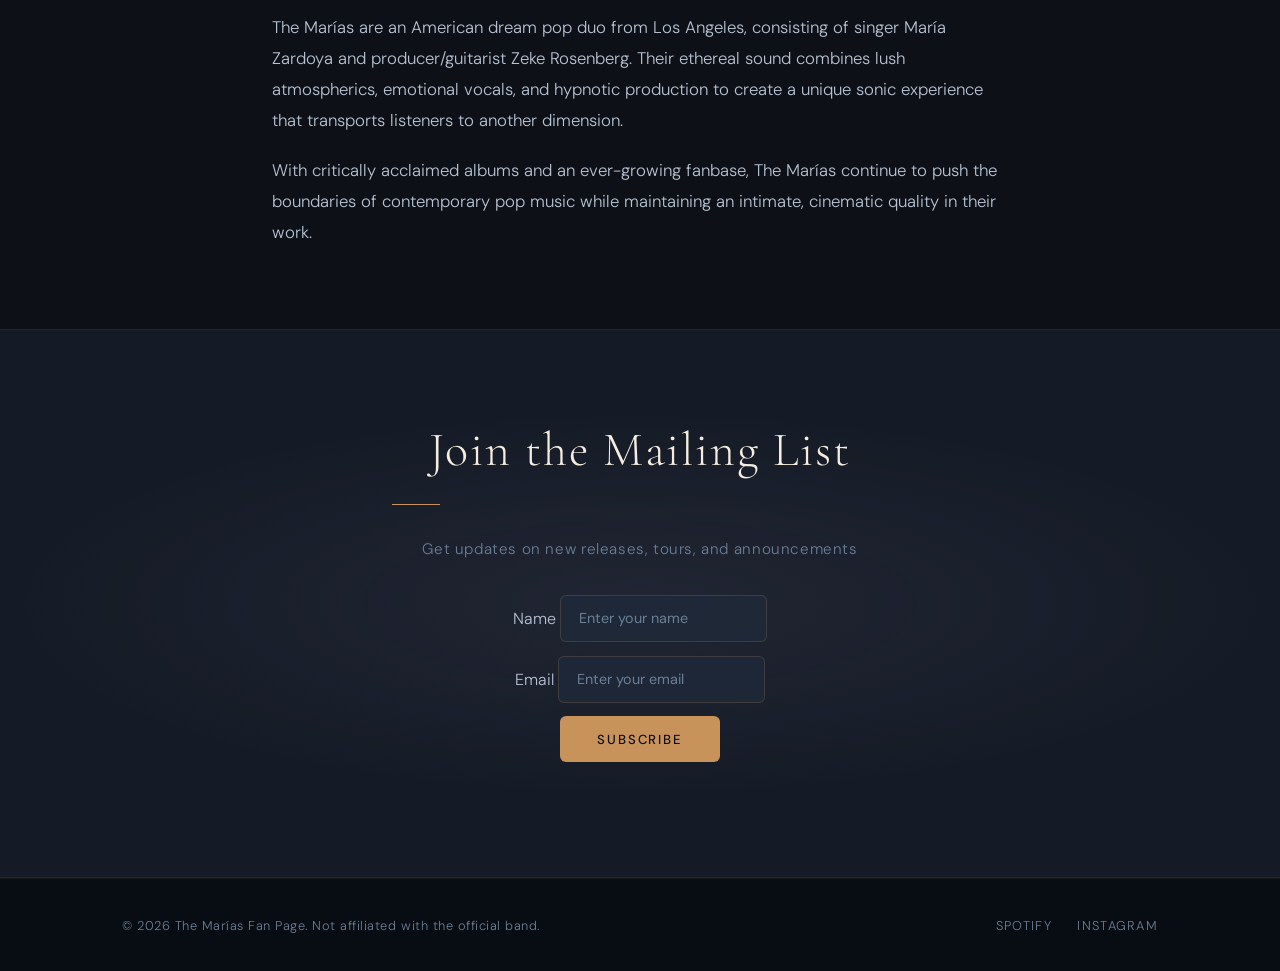
==== commit 529edac3: "latest" ====
--- a/website/index.html
+++ b/website/index.html
@@ -8,15 +8,13 @@
 </head>
 <body>
     
-    <nav class="navbar">
-        <div class="nav-container">
-            <a href="index.html" class="nav-logo">The Marías</a>
-            <ul class="nav-menu">
-                <li class="nav-item"><a href="index.html" class="nav-link active">Home</a></li>
-                <li class="nav-item"><a href="discography.html" class="nav-link">Discography</a></li>
-                <li class="nav-item"><a href="upcoming-tours.html" class="nav-link">Tours & Updates</a></li>
-            </ul>
-        </div>
+    <nav>        
+        <a href="index.html" class="nav-logo">The Marías</a>
+        <ul class="nav-menu">
+            <li><a href="index.html" class="active">Home</a></li>
+            <li><a href="discography.html">Discography</a></li>
+            <li><a href="upcoming-tours.html">Tours & Updates</a></li>
+        </ul>
     </nav>
 
     
@@ -35,7 +33,7 @@
             <div class="container">
                 <h2>Popular Tracks</h2>
                 <div class="tracks-container">
-                    <div id="spotify-tracks" class="tracks-grid">                       
+                    <div class="tracks-grid">     
                         
                         <div class="track-card">
                             <img src="website_images/submarine.jpg" alt="Submarine Cover" class="track-art">
--- a/website/style.css
+++ b/website/style.css
@@ -5,33 +5,6 @@
 
 @import url('https://fonts.googleapis.com/css2?family=Cormorant+Garamond:ital,wght@0,300;0,400;0,600;1,300;1,400&family=DM+Sans:wght@300;400;500&display=swap');
 
-/* ---------------------------------------------------------
-   CSS Variables
---------------------------------------------------------- */
-:root {
-    --navy:        #0d1117;
-    --navy-mid:    #141b26;
-    --navy-light:  #1e2a3a;
-    --amber:       #c8935a;
-    --amber-light: #e0b080;
-    --cream:       #f5ede0;
-    --cream-dim:   #d9c9b5;
-    --mauve:       #9b7fa6;
-    --mauve-light: #c3a8cc;
-    --text-body:   #b8c4d4;
-    --text-muted:  #6b7f96;
-
-    --font-display: 'Cormorant Garamond', Georgia, serif;
-    --font-body:    'DM Sans', sans-serif;
-
-    --transition: 0.3s ease;
-    --radius:     6px;
-    --max-width:  1100px;
-}
-
-/* ---------------------------------------------------------
-   Reset & Base
---------------------------------------------------------- */
 *, *::before, *::after {
     box-sizing: border-box;
     margin: 0;
@@ -43,9 +16,9 @@
 }
 
 body {
-    background-color: var(--navy);
-    color: var(--text-body);
-    font-family: var(--font-body);
+    background-color: #0d1117;
+    color: #b8c4d4;
+    font-family: 'DM Sans', sans-serif;
     font-weight: 300;
     font-size: 1rem;
     line-height: 1.7;
@@ -66,19 +39,14 @@
     list-style: none;
 }
 
-/* ---------------------------------------------------------
-   Utility
---------------------------------------------------------- */
 .container {
-    max-width: var(--max-width);
+    max-width: 1100px;
     margin: 0 auto;
     padding: 0 2rem;
 }
 
-/* ---------------------------------------------------------
-   Navigation
---------------------------------------------------------- */
-nav.navbar {
+/* Nav */
+nav {
     position: fixed;
     top: 0;
     left: 0;
@@ -89,11 +57,8 @@
     -webkit-backdrop-filter: blur(12px);
     border-bottom: 1px solid rgba(200, 147, 90, 0.12);
     padding: 1.1rem 0;
-    transition: background var(--transition);
-}
-
-.nav-container {
-    max-width: var(--max-width);
+    transition: background 0.3s ease;
+    max-width: 1100px;
     margin: 0 auto;
     padding: 0 2rem;
     display: flex;
@@ -102,16 +67,16 @@
 }
 
 .nav-logo {
-    font-family: var(--font-display);
+    font-family: 'Cormorant Garamond', Georgia, serif;
     font-size: 1.5rem;
     font-weight: 400;
     letter-spacing: 0.06em;
-    color: var(--amber-light);
-    transition: color var(--transition);
+    color: #e0b080;
+    transition: color 0.3s ease;
 }
 
 .nav-logo:hover {
-    color: var(--cream);
+    color: #f5ede0;
 }
 
 .nav-menu {
@@ -120,45 +85,44 @@
     align-items: center;
 }
 
-.nav-item {
+nav li {
     list-style: none;
 }
 
-.nav-link {
+nav a {
     font-size: 0.82rem;
     font-weight: 400;
     letter-spacing: 0.12em;
     text-transform: uppercase;
-    color: var(--text-muted);
-    transition: color var(--transition);
+    color: #6b7f96;
+    transition: color 0.3s ease;
     position: relative;
     padding-bottom: 2px;
 }
 
-.nav-link::after {
+nav a::after {
     content: '';
     position: absolute;
     bottom: 0;
     left: 0;
     width: 0;
     height: 1px;
-    background: var(--amber);
-    transition: width var(--transition);
-}
-
-.nav-link:hover,
-.nav-link.active {
-    color: var(--amber-light);
-}
-
-.nav-link:hover::after,
-.nav-link.active::after {
+    background: #c8935a;
+    transition: width 0.3s ease;
+}
+
+nav a:hover,
+.active {
+    color: #e0b080;
+}
+
+nav a:hover::after,
+nav a.active::after {
     width: 100%;
 }
 
-/* ---------------------------------------------------------
-   Hero Header
---------------------------------------------------------- */
+/* Hero  */
+
 header.hero {
     position: relative;
     min-height: 100vh;
@@ -171,7 +135,7 @@
     background:
         radial-gradient(ellipse 80% 60% at 50% 40%, rgba(155, 127, 166, 0.15) 0%, transparent 60%),
         radial-gradient(ellipse 50% 40% at 20% 80%, rgba(200, 147, 90, 0.08) 0%, transparent 50%),
-        linear-gradient(180deg, var(--navy) 0%, #0f1820 100%);
+        linear-gradient(180deg, #0d1117 0%, #0f1820 100%);
 }
 
 header.hero::before,
@@ -213,11 +177,11 @@
 }
 
 .hero-content h1 {
-    font-family: var(--font-display);
+    font-family: 'Cormorant Garamond', Georgia, serif;
     font-size: clamp(3.5rem, 10vw, 7.5rem);
     font-weight: 300;
     letter-spacing: 0.08em;
-    color: var(--cream);
+    color: #f5ede0;
     line-height: 1;
     margin-bottom: 1.2rem;
 }
@@ -227,12 +191,12 @@
     font-weight: 300;
     letter-spacing: 0.22em;
     text-transform: uppercase;
-    color: var(--amber-light);
+    color: #e0b080;
     margin-bottom: 0.5rem;
 }
 
 .hero-subtitle {
-    color: var(--text-muted) !important;
+    color: #6b7f96 !important;
     font-size: 0.88rem !important;
     letter-spacing: 0.1em !important;
 }
@@ -242,18 +206,16 @@
     to   { opacity: 1; transform: translateY(0); }
 }
 
-/* ---------------------------------------------------------
-   Sections — shared
---------------------------------------------------------- */
+/* Sections */
 section {
     padding: 5rem 0;
 }
 
 section h2 {
-    font-family: var(--font-display);
+    font-family: 'Cormorant Garamond', Georgia, serif;
     font-size: clamp(2rem, 5vw, 3rem);
     font-weight: 300;
-    color: var(--cream);
+    color: #f5ede0;
     letter-spacing: 0.04em;
     margin-bottom: 0.5rem;
 }
@@ -263,16 +225,14 @@
     display: block;
     width: 48px;
     height: 1px;
-    background: var(--amber);
+    background: #c8935a;
     margin-top: 0.8rem;
     margin-bottom: 2rem;
 }
 
-/* ---------------------------------------------------------
-   Popular Tracks
---------------------------------------------------------- */
+/* Popular Tracks*/
 .popular-songs {
-    background: var(--navy-mid);
+    background: #141b26;
     border-top: 1px solid rgba(200, 147, 90, 0.08);
     border-bottom: 1px solid rgba(200, 147, 90, 0.08);
 }
@@ -284,14 +244,14 @@
 }
 
 .track-card {
-    background: var(--navy-light);
+    background: #1e2a3a;
     border: 1px solid rgba(200, 147, 90, 0.1);
-    border-radius: var(--radius);
+    border-radius: 6px;
     padding: 1.2rem;
     display: flex;
     align-items: center;
     gap: 1rem;
-    transition: border-color var(--transition), transform var(--transition), box-shadow var(--transition);
+    transition: border-color 0.3s ease, transform 0.3s ease, box-shadow 0.3s ease;
     cursor: pointer;
 }
 
@@ -315,7 +275,7 @@
 
 .track-name {
     font-weight: 500;
-    color: var(--cream);
+    color: #f5ede0;
     font-size: 0.95rem;
     white-space: nowrap;
     overflow: hidden;
@@ -324,7 +284,7 @@
 
 .track-album {
     font-size: 0.82rem;
-    color: var(--text-muted);
+    color: #6b7f96;
     margin-top: 2px;
     white-space: nowrap;
     overflow: hidden;
@@ -332,7 +292,7 @@
 }
 
 .loading {
-    color: var(--text-muted);
+    color: #6b7f96;
     font-size: 0.9rem;
     letter-spacing: 0.08em;
     grid-column: 1 / -1;
@@ -346,11 +306,9 @@
     50%       { opacity: 1; }
 }
 
-/* ---------------------------------------------------------
-   About section
---------------------------------------------------------- */
+/* About */
 .about {
-    background: var(--navy);
+    background: #0d1117;
 }
 
 .about .container {
@@ -360,7 +318,7 @@
 .about p {
     font-size: 1.05rem;
     line-height: 1.85;
-    color: var(--text-body);
+    color: #b8c4d4;
     margin-bottom: 1.2rem;
 }
 
@@ -368,13 +326,11 @@
     margin-bottom: 0;
 }
 
-/* ---------------------------------------------------------
-   Newsletter / Mailing List
---------------------------------------------------------- */
+/* Mailing List*/
 .newsletter {
     background:
         radial-gradient(ellipse 70% 50% at 50% 50%, rgba(155, 127, 166, 0.1) 0%, transparent 70%),
-        var(--navy-mid);
+        #141b26;
     border-top: 1px solid rgba(200, 147, 90, 0.08);
     border-bottom: 1px solid rgba(200, 147, 90, 0.08);
     text-align: center;
@@ -385,7 +341,7 @@
 }
 
 .newsletter > .container > p {
-    color: var(--text-muted);
+    color: #6b7f96;
     font-size: 0.95rem;
     letter-spacing: 0.04em;
     margin-bottom: 2rem;
@@ -410,23 +366,23 @@
     min-width: 180px;
     background: rgba(30, 42, 58, 0.8);
     border: 1px solid rgba(200, 147, 90, 0.2);
-    border-radius: var(--radius);
-    color: var(--cream);
-    font-family: var(--font-body);
+    border-radius: 6px;
+    color: #f5ede0;
+    font-family: 'DM Sans', sans-serif;
     font-size: 0.9rem;
     padding: 0.85rem 1.1rem;
     outline: none;
-    transition: border-color var(--transition), box-shadow var(--transition);
+    transition: border-color 0.3s ease, box-shadow 0.3s ease;
 }
 
 .newsletter-form input[type="text"]::placeholder,
 .newsletter-form input[type="email"]::placeholder {
-    color: var(--text-muted);
+    color: #6b7f96;
 }
 
 .newsletter-form input[type="text"]:focus,
 .newsletter-form input[type="email"]:focus {
-    border-color: var(--amber);
+    border-color: #c8935a;
     box-shadow: 0 0 0 3px rgba(200, 147, 90, 0.12);
 }
 
@@ -436,24 +392,24 @@
 }
 
 .newsletter-form button[type="submit"] {
-    background: var(--amber);
-    color: var(--navy);
-    font-family: var(--font-body);
+    background: #c8935a;
+    color: #0d1117;
+    font-family: 'DM Sans', sans-serif;
     font-size: 0.82rem;
     font-weight: 500;
     letter-spacing: 0.14em;
     text-transform: uppercase;
     border: none;
-    border-radius: var(--radius);
+    border-radius: 6px;
     padding: 0.9rem 2rem;
     cursor: pointer;
-    transition: background var(--transition), transform var(--transition), box-shadow var(--transition);
+    transition: background 0.3s ease, transform 0.3s ease, box-shadow 0.3s ease;
     align-self: center;
     min-width: 160px;
 }
 
 .newsletter-form button[type="submit"]:hover {
-    background: var(--amber-light);
+    background: #e0b080;
     transform: translateY(-1px);
     box-shadow: 0 6px 20px rgba(200, 147, 90, 0.35);
 }
@@ -468,7 +424,7 @@
     transform: none;
 }
 
-/* Feedback message */
+/* Form */
 #formMessage.form-message {
     min-height: 1.4rem;
     margin-top: 0.8rem;
@@ -490,9 +446,7 @@
     color: #e07070;
 }
 
-/* ---------------------------------------------------------
-   Footer
---------------------------------------------------------- */
+/* Footer */
 footer.footer {
     background: #080d13;
     border-top: 1px solid rgba(200, 147, 90, 0.08);
@@ -500,7 +454,7 @@
 }
 
 .footer-content {
-    max-width: var(--max-width);
+    max-width: 1100px;
     margin: 0 auto;
     padding: 0 2rem;
     display: flex;
@@ -512,7 +466,7 @@
 
 .footer-content p {
     font-size: 0.8rem;
-    color: var(--text-muted);
+    color: #6b7f96;
     letter-spacing: 0.04em;
 }
 
@@ -525,12 +479,12 @@
     font-size: 0.8rem;
     letter-spacing: 0.1em;
     text-transform: uppercase;
-    color: var(--text-muted);
-    transition: color var(--transition);
+    color: #6b7f96;
+    transition: color 0.3s ease;
 }
 
 .social-links a:hover {
-    color: var(--amber-light);
+    color: #e0b080;
 }
 
 /* ---------------------------------------------------------
@@ -543,11 +497,11 @@
 }
 
 .album-card {
-    background: var(--navy-light);
+    background: #1e2a3a;
     border: 1px solid rgba(200, 147, 90, 0.08);
-    border-radius: var(--radius);
+    border-radius: 6px;
     overflow: hidden;
-    transition: transform var(--transition), border-color var(--transition), box-shadow var(--transition);
+    transition: transform 0.3s ease, border-color 0.3s ease, box-shadow 0.3s ease;
 }
 
 .album-card:hover {
@@ -560,65 +514,6 @@
     width: 100%;
     aspect-ratio: 1;
     object-fit: cover;
-}
-
-.album-info {
-    padding: 1.1rem 1.2rem;
-}
-
-.album-title {
-    font-family: var(--font-display);
-    font-size: 1.15rem;
-    color: var(--cream);
-    font-weight: 400;
-    margin-bottom: 0.2rem;
-}
-
-.album-year {
-    font-size: 0.8rem;
-    color: var(--text-muted);
-    letter-spacing: 0.06em;
-    margin-bottom: 0.8rem;
-}
-
-.album-tracklist {
-    list-style: none;
-    padding: 0;
-    margin-bottom: 1rem;
-}
-
-.album-tracklist li {
-    font-size: 0.82rem;
-    color: var(--text-body);
-    padding: 0.3rem 0;
-    border-bottom: 1px solid rgba(255, 255, 255, 0.04);
-    display: flex;
-    gap: 0.6rem;
-}
-
-.album-tracklist li .track-num {
-    color: var(--text-muted);
-    min-width: 1.2rem;
-    font-variant-numeric: tabular-nums;
-}
-
-.spotify-btn {
-    display: inline-flex;
-    align-items: center;
-    gap: 0.5rem;
-    font-size: 0.78rem;
-    letter-spacing: 0.1em;
-    text-transform: uppercase;
-    color: var(--amber);
-    border: 1px solid rgba(200, 147, 90, 0.3);
-    border-radius: 40px;
-    padding: 0.4rem 1rem;
-    transition: background var(--transition), color var(--transition);
-}
-
-.spotify-btn:hover {
-    background: var(--amber);
-    color: var(--navy);
 }
 
 /* ---------------------------------------------------------
@@ -643,7 +538,7 @@
         gap: 1.2rem;
     }
 
-    .nav-link {
+    nav a {
         font-size: 0.75rem;
         letter-spacing: 0.07em;
     }
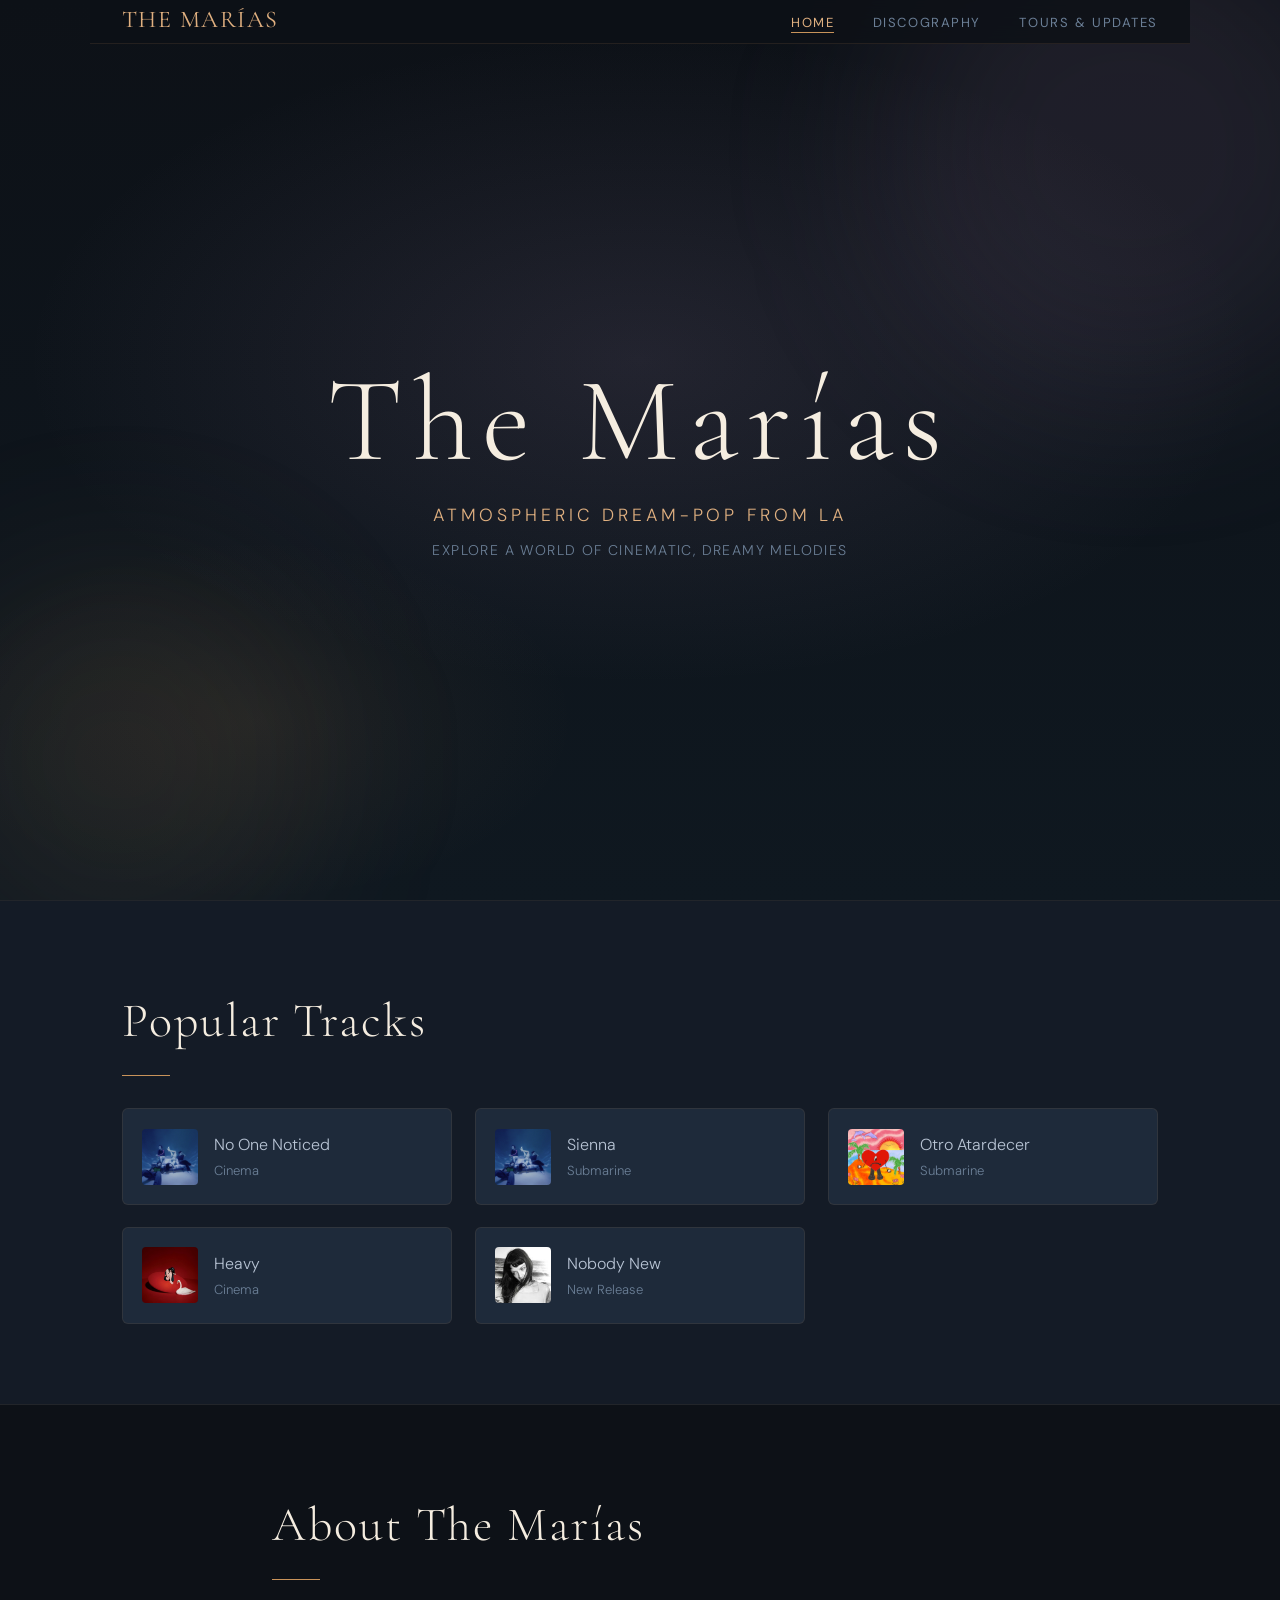
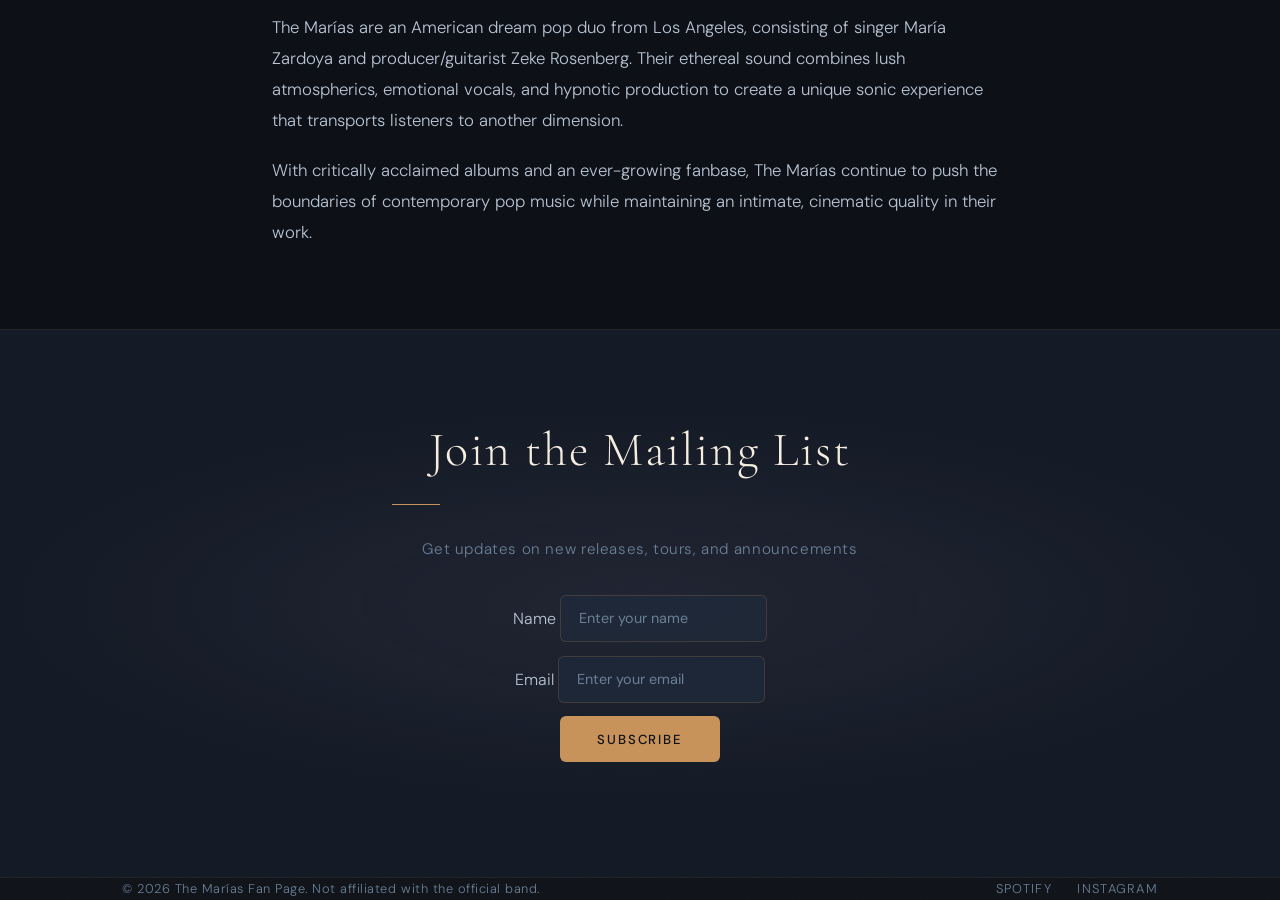
==== commit e65dbd14: "latest" ====
--- a/website/index.html
+++ b/website/index.html
@@ -3,7 +3,7 @@
 <head>
     <meta charset="UTF-8">
     <meta name="viewport" content="width=device-width, initial-scale=1.0">
-    <title>The Marías - Fan Page</title>
+    <title>The Marías</title>
     <link rel="stylesheet" href="style.css">
 </head>
 <body>
@@ -133,7 +133,7 @@
 </section>
 
     
-    <footer class="footer">
+    <footer>
         <div class="footer-content">
             <p>&copy; 2026 The Marías Fan Page. Not affiliated with the official band.</p>
             <div class="social-links">
@@ -143,7 +143,6 @@
         </div>
     </footer>
 
-    <script src="spotify.js"></script>
     <script src="form-handler.js"></script>
 </body>
 </html>
